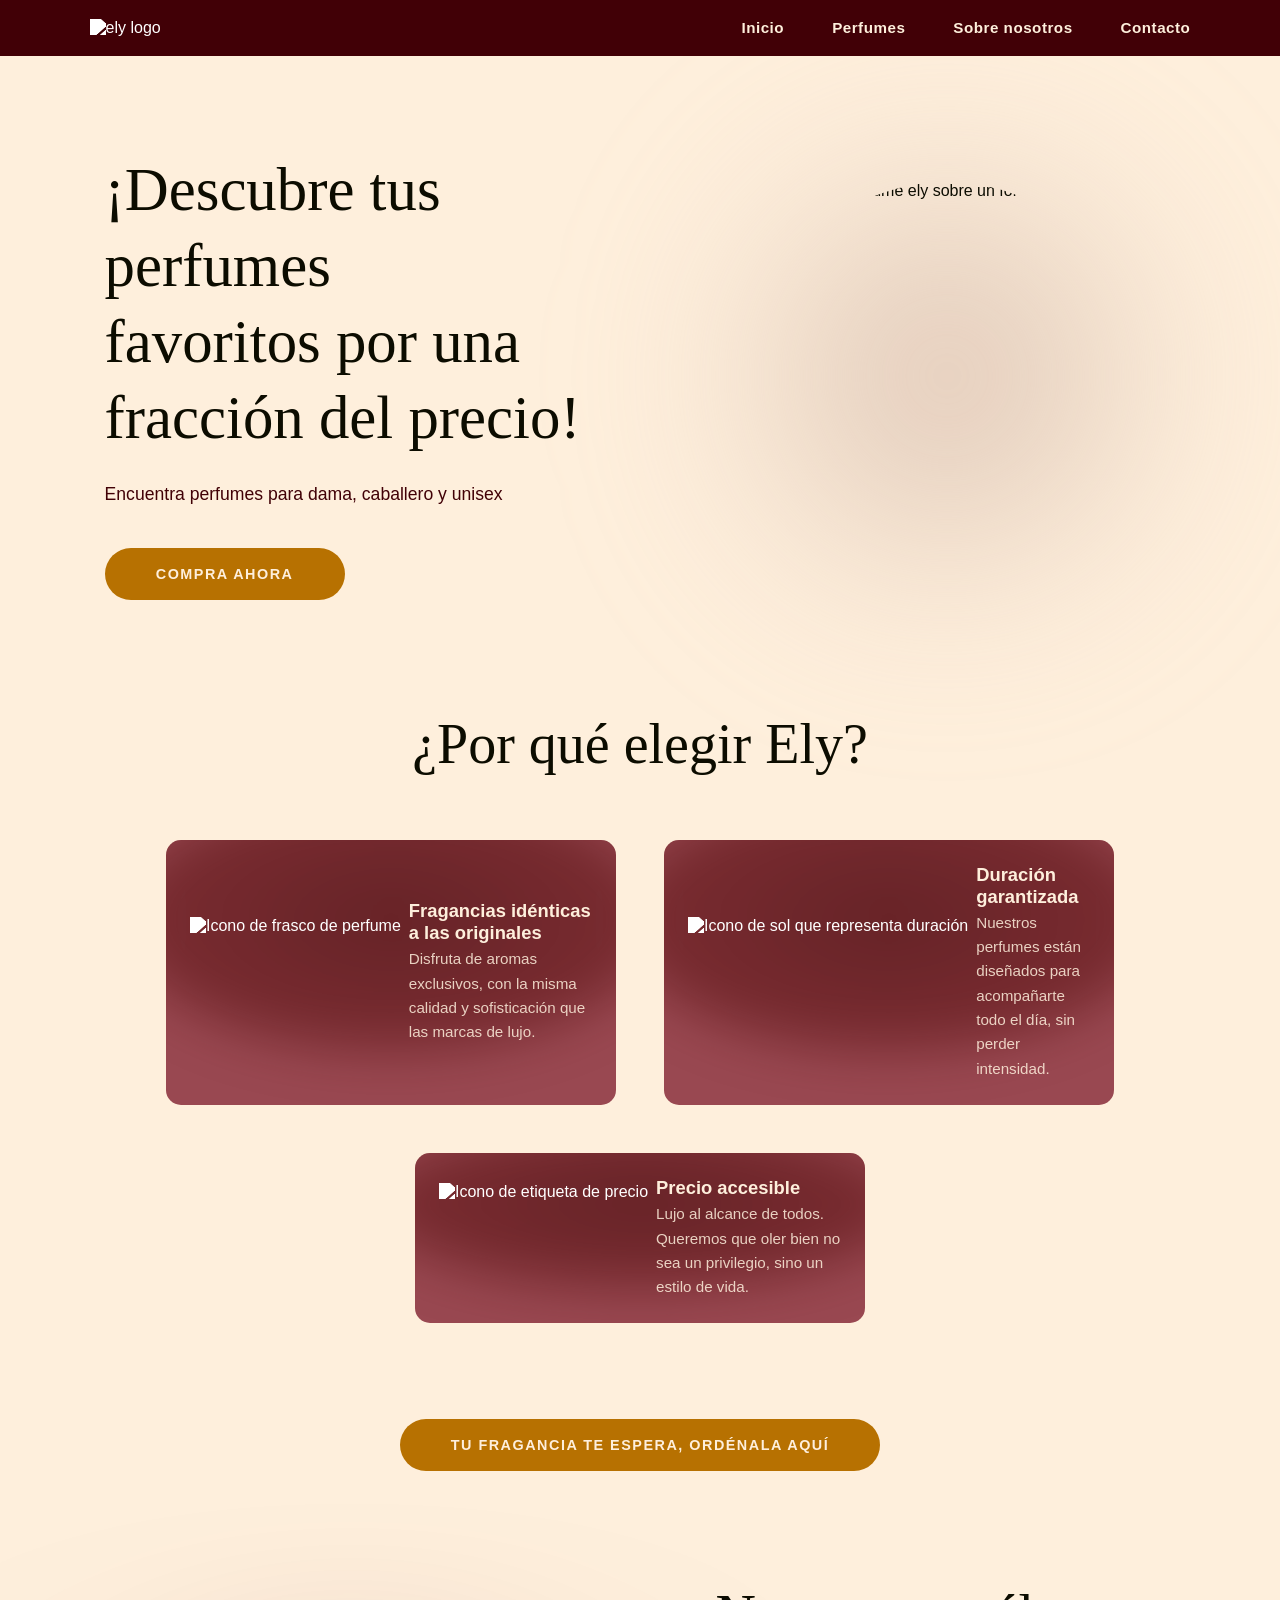
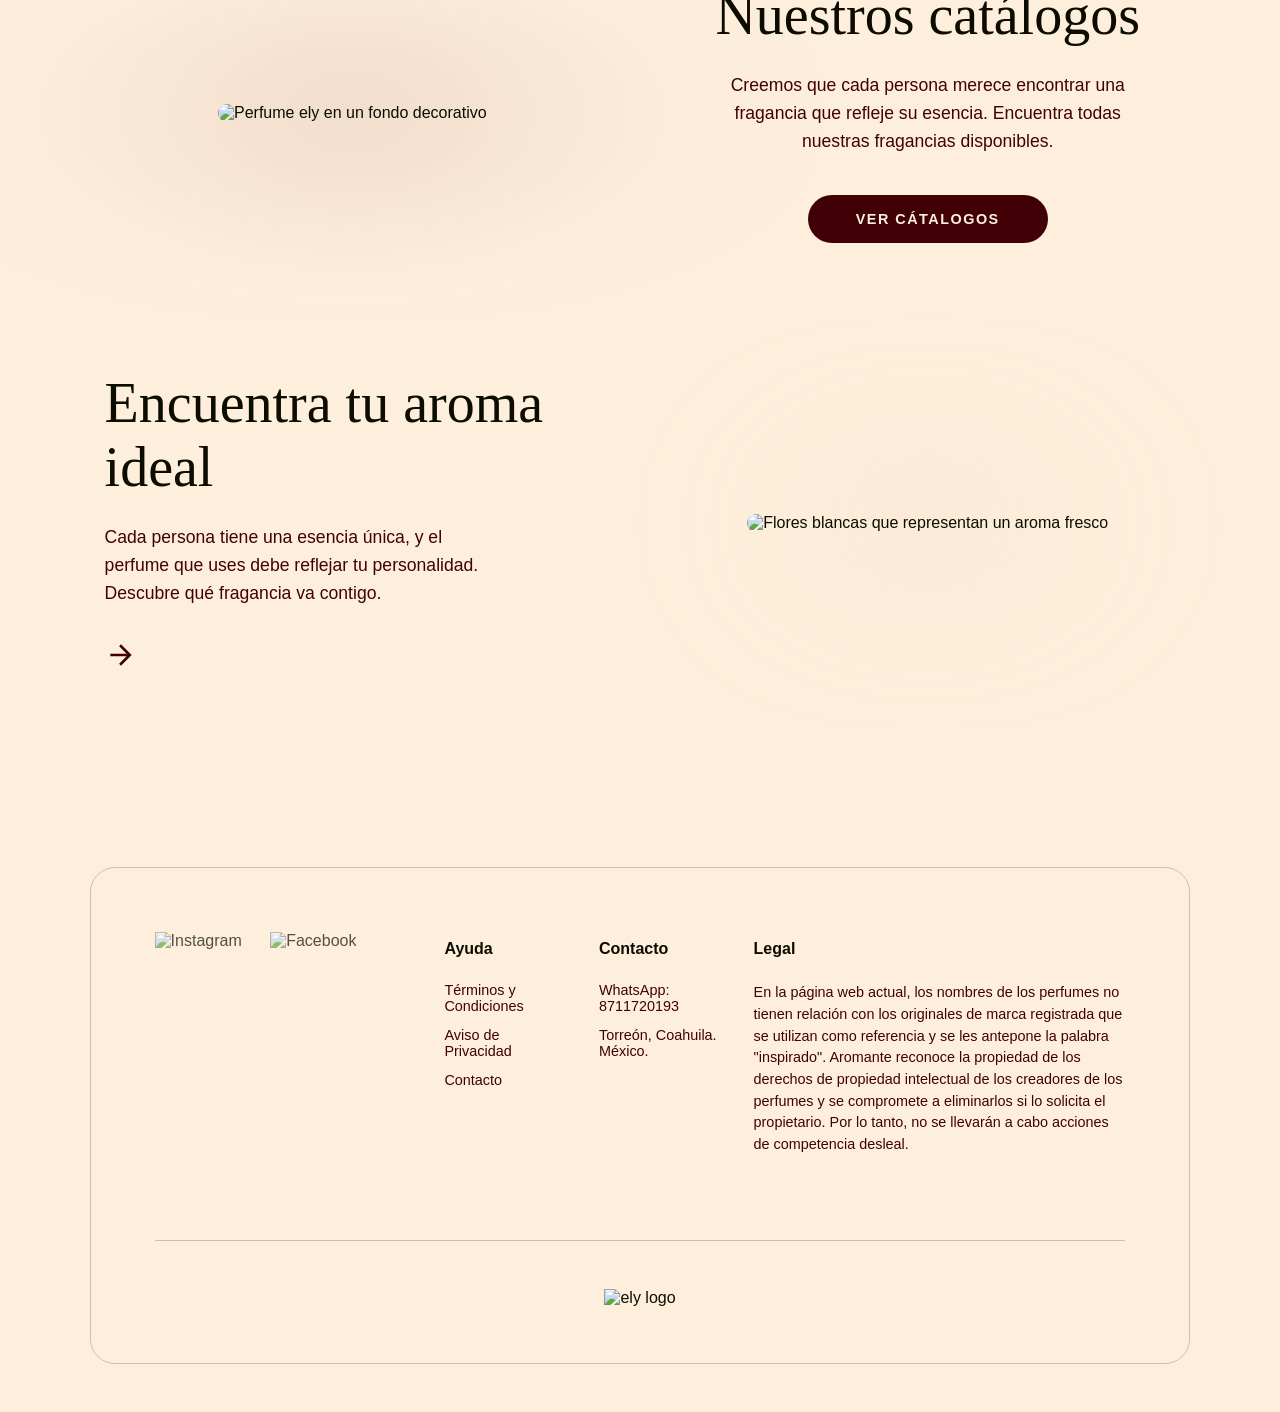
==== index.html @ 82e42adc "Add files via upload" ====
<!DOCTYPE html>
<html lang="es">
<head>
    <meta charset="UTF-8">
    <meta name="viewport" content="width=device-width, initial-scale=1.0">
    <title>ely - Perfumes</title>
    <link rel="stylesheet" href="style.css?v=2.4">
    <link rel="shortcut icon" href="./images/ely-emblem.png" type="image/x-icon">
</head>
<body>

    <header>
        <div class="logo">
            <a href="index.html"><img src="images/logo.png" alt="ely logo"></a>
        </div>
        <nav>
            <ul>
                <li><a href="index.html">Inicio</a></li>
                <li><a href="catalogo.html">Perfumes</a></li>
                <li><a href="nosotros.html">Sobre nosotros</a></li>
                <li><a href="contacto.html">Contacto</a></li>
            </ul>
        </nav>
    </header>

    <main>
        <section class="hero">
            <div class="hero-text">
                <h1>¡Descubre tus perfumes<br>favoritos por una<br>fracción del precio!</h1>
                <p>Encuentra perfumes para dama, caballero y unisex</p>
                <a href="#" class="btn btn-primary">COMPRA AHORA</a>
            </div>
            <div class="hero-image">
                <div class="decorative-bg"></div>
                <img src="images/hero-perfume.jpg" alt="Botella de perfume ely sobre un fondo floral">
            </div>
        </section>

        <section class="benefits">
            <h2>¿Por qué elegir Ely?</h2>
            <div class="benefit-cards">
                <div class="card">
                    <div class="decorative-bg"></div>
                    <img src="images/icon-fragancia.png" alt="Icono de frasco de perfume">
                    <div class="card-text">
                        <h3>Fragancias idénticas a las originales</h3>
                        <p>Disfruta de aromas exclusivos, con la misma calidad y sofisticación que las marcas de lujo.</p>
                    </div>
                </div>
                <div class="card">
                    <div class="decorative-bg"></div>
                    <img src="images/icon-duracion.png" alt="Icono de sol que representa duración">
                    <div class="card-text">
                        <h3>Duración garantizada</h3>
                        <p>Nuestros perfumes están diseñados para acompañarte todo el día, sin perder intensidad.</p>
                    </div>
                </div>
                <div class="card">
                    <div class="decorative-bg"></div>
                    <img src="images/icon-precio.png" alt="Icono de etiqueta de precio">
                    <div class="card-text">
                        <h3>Precio accesible</h3>
                        <p>Lujo al alcance de todos. Queremos que oler bien no sea un privilegio, sino un estilo de vida.</p>
                    </div>
                </div>
            </div>
        </section>

        <section class="cta">
            <a href="#" class="btn btn-primary">Tu fragancia te espera, ordénala aquí</a>
        </section>

        <section class="catalog-promo">
            <div class="catalog-promo-image">
                <div class="decorative-bg"></div>
                <img src="images/promo-perfume.png" alt="Perfume ely en un fondo decorativo">
            </div>
            <div class="catalog-promo-text">
                <h2>Nuestros catálogos</h2>
                <p>Creemos que cada persona merece encontrar una fragancia que refleje su esencia. Encuentra todas nuestras fragancias disponibles.</p>
                <a href="catalogo.html" class="btn btn-dark">VER CÁTALOGOS</a>
            </div>
        </section>

        <section class="aroma-finder">
            <div class="aroma-finder-text">
                <h2>Encuentra tu aroma ideal</h2>
                <p>Cada persona tiene una esencia única, y el perfume que uses debe reflejar tu personalidad. Descubre qué fragancia va contigo.</p>
                <a href="aroma-ideal.html" class="arrow-link">
                    <svg width="32" height="32" viewBox="0 0 24 24" fill="none" xmlns="http://www.w3.org/2000/svg">
                        <path d="M12 4L10.59 5.41L16.17 11H4V13H16.17L10.59 18.59L12 20L20 12L12 4Z" fill="#410006"/>
                    </svg>
                </a>
            </div>
            <div class="aroma-finder-image">
                <div class="decorative-bg"></div>
                <img src="images/aroma-flowers.jpg" alt="Flores blancas que representan un aroma fresco">
            </div>
        </section>
    </main>

    <footer>
        <div class="footer-container">
            <div class="footer-top">
                <div class="footer-social">
                    <a href="#"><img src="images/icon-instagram.svg" alt="Instagram"></a>
                    <a href="#"><img src="images/icon-facebook.svg" alt="Facebook"></a>
                </div>
                <div class="footer-links">
                    <div class="link-group">
                        <h3>Ayuda</h3>
                        <ul>
                            <li><a href="#">Términos y Condiciones</a></li>
                            <li><a href="#">Aviso de Privacidad</a></li>
                            <li><a href="contacto.html">Contacto</a></li>
                        </ul>
                    </div>
                    <div class="link-group">
                        <h3>Contacto</h3>
                        <ul>
                            <li>WhatsApp: 8711720193</li>
                            <li>Torreón, Coahuila. México.</li>
                        </ul>
                    </div>
                    <div class="link-group legal-group">
                        <h3>Legal</h3>
                        <p>En la página web actual, los nombres de los perfumes no tienen relación con los originales de marca registrada que se utilizan como referencia y se les antepone la palabra "inspirado". Aromante reconoce la propiedad de los derechos de propiedad intelectual de los creadores de los perfumes y se compromete a eliminarlos si lo solicita el propietario. Por lo tanto, no se llevarán a cabo acciones de competencia desleal.</p>
                    </div>
                </div>
            </div>
            <div class="footer-bottom">
                <img src="images/logo-footer.png" alt="ely logo">
            </div>
        </div>
    </footer>

</body>
</html>
---- style.css ----
/* --- FONT DEFINITIONS --- */
@font-face {
    font-family: 'Ophelia';
    src: url('fonts/Ophelia-Regular.woff2') format('woff2'),
         url('fonts/Ophelia-Regular.woff') format('woff');
    font-weight: normal;
    font-style: normal;
}

@font-face {
    font-family: 'Plus Jakarta Sans';
    src: url('fonts/PlusJakartaSans-Regular.woff2') format('woff2'),
         url('fonts/PlusJakartaSans-Regular.woff') format('woff');
    font-weight: normal;
    font-style: normal;
}

@font-face {
    font-family: 'Plus Jakarta Sans';
    src: url('fonts/PlusJakartaSans-Bold.woff2') format('woff2'),
         url('fonts/PlusJakartaSans-Bold.woff') format('woff');
    font-weight: bold;
    font-style: normal;
}

/* --- CSS VARIABLES & GLOBAL RESET --- */
:root {
    --bg-color: #FEEFDC;
    --header-bg: #410006;
    --text-color-dark: #0C0C00;
    --text-color-light: #FEEFDC;
    --text-color-subtle: #410006;
    --accent-gold: #B77101;
    --accent-magenta: #994851;
    --footer-border-color: #D6BCAD;
    --about-bg-color: #eadace29;
}

*, *::before, *::after {
    box-sizing: border-box;
}

/* --- GLOBAL STYLES --- */
body {
    font-family: 'Plus Jakarta Sans', sans-serif;
    margin: 0;
    background-color: var(--bg-color);
    color: var(--text-color-dark);
    -webkit-font-smoothing: antialiased;
    -moz-osx-font-smoothing: grayscale;
}

main {
    overflow-x: hidden;
}

h1, h2 {
    font-family: 'Ophelia', serif;
    font-weight: normal;
    margin: 0;
}

h1 {
    font-size: 3.8rem;
    line-height: 1.25;
}

h2 {
    font-size: 3.5rem;
    text-align: center;
}

p {
    line-height: 1.6;
    font-size: 1rem;
    margin: 0;
    color: var(--text-color-subtle);
}

a {
    text-decoration: none;
    color: inherit;
}

section {
    padding-left: 7%;
    padding-right: 7%;
    max-width: 1250px;
    margin: 0 auto;
    position: relative;
}

/* --- HEADER --- */
header {
    display: flex;
    justify-content: space-between;
    align-items: center;
    padding: 1.2rem 7%;
    background-color: var(--header-bg);
    color: var(--text-color-light);
}

header .logo img {
    height: 55px;
    filter: brightness(0) invert(1);
}

header nav ul {
    list-style: none;
    display: flex;
    gap: 3rem;
    margin: 0;
    padding: 0;
}

header nav a {
    font-size: 0.95rem;
    font-weight: bold;
    letter-spacing: 0.5px;
}

/* --- BUTTONS --- */
.btn {
    display: inline-block;
    padding: 1.1rem 3.2rem;
    border-radius: 50px;
    font-family: 'Plus Jakarta Sans', sans-serif;
    font-size: 0.9rem;
    font-weight: bold;
    text-align: center;
    text-transform: uppercase;
    letter-spacing: 1.5px;
    transition: all 0.3s ease;
    border: none;
    cursor: pointer;
}

.btn-primary {
    background-color: var(--accent-gold);
    color: var(--text-color-light);
}

.btn-dark {
    background-color: var(--header-bg);
    color: var(--text-color-light);
    padding: 1rem 3rem;
}

/* --- DECORATIVE BLURRED BACKGROUNDS --- */
.decorative-bg {
    position: absolute;
    border-radius: 50%;
    filter: blur(85px);
    z-index: 1;
    pointer-events: none;
}

/* --- SECTION-SPECIFIC STYLES & SPACING --- */
.hero {
    padding-top: 6rem;
    padding-bottom: 7rem;
    display: flex;
    align-items: center;
    gap: 4rem;
}

.hero-text {
    flex: 0 1 550px;
}

.hero-text p {
    font-size: 1.1rem;
    margin: 1.5rem 0 2.5rem 0;
}

.hero-image {
    flex: 1;
    position: relative;
    display: flex;
    justify-content: center;
}

.hero-image img {
    width: 170%;
    max-width: 420px;
    height: auto;
    aspect-ratio: 1 / 1;
    border-radius: 50%;
    object-fit: cover;
    position: relative;
    z-index: 2;
    padding: 1rem;
}

.hero-image .decorative-bg {
    width: 140%;
    height: 140%;
    top: 50%;
    left: 50%;
    transform: translate(-50%, -50%);
    background: radial-gradient(circle, rgba(214, 188, 173, 0.9) 0%, rgba(254, 239, 220, 0) 60%);
}

.benefits {
    padding-top: 0;
    padding-bottom: 3rem;
}

.benefits h2 {
    padding-bottom: 4rem;
}

.benefit-cards {
    display: flex;
    justify-content: center;
    gap: 3rem;
    flex-wrap: wrap;
}

.benefits .card {
    background-color: var(--accent-magenta);
    color: var(--text-color-light);
    padding: 1.5rem;
    border-radius: 15px;
    flex: 1 1 390px;
    max-width: 450px; /* Adjusted max-width */
    display: flex;
    align-items: center;
    gap: .5rem;
    position: relative;
    overflow: hidden;
    z-index: 1;
}

.benefits .card .decorative-bg {
    position: absolute;
    top: -20%;
    left: 50%;
    width: 120%;
    height: 100%;
    transform: translateX(-50%);
    background: radial-gradient(ellipse at center, rgba(61, 4, 4, 0.551) 0%, rgba(82, 9, 9, 0.43) 70%);
    filter: blur(25px);
    z-index: 2;
    pointer-events: none;
}

.benefits .card img, .benefits .card .card-text {
    position: relative;
    z-index: 3;
}

.benefits .card img {
    height: 110px;
    flex-shrink: 0;
    filter: brightness(0) invert(1);
}

.benefits .card-text {
    flex-grow: 1;
}

.benefits .card h3 {
    font-family: 'Plus Jakarta Sans', sans-serif;
    font-size: 1.15rem;
    font-weight: bold;
    margin: 0 0 0.2rem 0;
    color: var(--text-color-light);
}

.benefits .card p {
    color: rgba(254, 239, 220, 0.85);
    font-size: 0.95rem;
    margin: 0;
}

.experience-box {
    background-color: #d7c3b6;
    padding: 2.5rem;
    border-radius: 15px;
    margin-top: 2rem;
    max-width: 500px;
}

.cta {
    padding-top: 3rem;
    padding-bottom: 7rem;
    text-align: center;
}

.catalog-promo {
    padding-top: 0;
    padding-bottom: 8rem;
    display: flex;
    align-items: center;
    gap: 5rem;
}

.catalog-promo-text, .catalog-promo-image {
    flex: 1;
    position: relative;
}

.catalog-promo-image {
    text-align: center;
}

.catalog-promo-text {
    text-align: center;
}

.catalog-promo-text p {
    max-width: 450px;
    margin: 1.5rem auto 2.5rem auto;
    font-size: 1.1rem;
}

.catalog-promo-image img {
    width: 160%;
    max-width: 500px;
    border-radius: 15px;
    z-index: 2;
    position: relative;
}

.catalog-promo-image .decorative-bg {
    width: 170%;
    height: 170%;
    top: 50%;
    left: 50%;
    transform: translate(-50%, -50%);
    background: radial-gradient(circle, rgba(108, 19, 29, 0.65) 0%, rgba(71, 11, 16, 0.122) 60%);
}

.aroma-finder {
    padding-top: 0;
    padding-bottom: 8rem;
    display: flex;
    align-items: center;
    gap: 5rem;
}

.aroma-finder-text, .aroma-finder-image {
    flex: 1;
}

.aroma-finder-text h2 {
    text-align: left;
}

.aroma-finder-text p {
    margin: 1.5rem 0 2rem 0;
    max-width: 400px;
    font-size: 1.1rem;
}

.aroma-finder-image {
    position: relative;
    text-align: center;
}

.aroma-finder-image img {
    width: 100%;
    height: 420px;
    object-fit: cover;
    border-radius: 999px;
    z-index: 2;
    position: relative;
}

.aroma-finder-image .decorative-bg {
    width: 130%;
    height: 130%;
    top: 50%;
    left: 50%;
    transform: translate(-50%, -50%);
    background: radial-gradient(circle, rgba(214, 188, 173, 0.85) 0%, rgba(254, 239, 220, 0) 60%);
}

/* --- CATALOG HUB PAGE --- */
.catalog-hub-main {
    padding: 3rem 7% 10rem 7%;
    text-align: center;
}

.catalog-hub-title {
    font-family: 'Ophelia', serif;
    font-size: 3.5rem;
    font-weight: normal;
    color: var(--text-color-dark);
    margin-bottom: .2rem;
}

.catalog-hub-container {
    position: relative;
    width: 100%;
    max-width: 900px;
    height: 650px;
    margin: 0 auto;
}

.hub-bg-blur {
    position: absolute;
    border-radius: 50%;
    filter: blur(100px);
    pointer-events: none;
}

.blur-1 { background-color: rgba(78, 19, 24, 0.099); width: 400px; height: 400px; top: -10px; left: 10; }
.blur-2 { background-color: rgba(98, 26, 33, 0.5); width: 350px; height: 350px; bottom: 3 px; right: -50px; }
.blur-3 { background-color: rgba(106, 25, 34, 0.4); width: 380px; height: 380px; bottom: 30px; left: 10px; }
.blur-4 { background-color: rgba(214, 188, 173, 0.6); width: 320px; height: 320px; bottom: 0; right: 0; }

.hub-perfume-1, .hub-perfume-2 {
    position: absolute;
    z-index: 10;
    max-width: 100%;
    transition: transform 0.3s ease-out;
}

.hub-perfume-1 { width: 580px; top: 35%; left: 50%; transform: translate(-47%, -65%)rotate(14deg);padding: 2rem; }
.hub-perfume-2 { width: 690px; bottom: -160px; left: 50%; transform: translateX(-50%) rotate(-10deg);z-index: 5;padding: 2rem; }

.hub-link-wrapper {
    position: absolute;
    z-index: 15;
}

.btn-hub {
    display: block;
    padding: 1.1rem 1.5rem;
    border-radius: 50px;
    font-family: 'Plus Jakarta Sans', sans-serif;
    font-weight: bold;
    font-size: 1.1rem;
    letter-spacing: 1px;
    color: var(--text-color-light);
    text-align: center;
    text-transform: uppercase;
    white-space: nowrap;
    min-width: 280px;
    transition: all 0.3s ease;
}

.btn-hub.gold {
    background-image: linear-gradient(to right, #D99A3A, #B77101);
    box-shadow: 0 10px 20px -5px rgba(183, 113, 1, 0.4);
}

.btn-hub.magenta {
    background-image: linear-gradient(to right, #501019, #994851);
    box-shadow: 0 10px 20px -5px rgba(109, 51, 57, 0.4);
}

.btn-hub:hover {
    transform: translateY(-3px);
    box-shadow: 0 14px 28px -5px rgba(0,0,0,0.2);
}
.btn-hub span { display: block; text-align: center; }

/* Positioning the buttons */
.pos-1 { top: 80px; left: 0px; }
.pos-2 { top: 180px; right: -25px; }
.pos-3 { bottom: 210px; left: 30px; }
.pos-4 { bottom: 40px; right: 1px; }

/* --- ABOUT US PAGE --- */
.about-us-section {
    display: grid;
    grid-template-columns: 1fr 1fr;
    align-items: stretch;
    background-color: var(--about-bg-color);
    min-height: calc(100vh - 80px); /* Adjust based on header height */
}

.about-text-column {
    padding: 6rem 5%;
    display: flex;
    flex-direction: column;
    justify-content: center;
}

.about-text-column h1 {
    text-align: left;
    font-size: 4rem;
    margin-bottom: 2rem;
}

.about-text-column p {
    max-width: 500px;
    margin-bottom: 1.5rem;
    font-size: 1.1rem;
}

.about-text-column .bold-text {
    font-weight: bold;
    font-size: 1.2rem;
    margin-top: 1rem;
}

experience-box {
    background-color: #DBC6B8;
    padding: 2.5rem;
    border-radius: 15px;
    margin-top: 2rem;
    max-width: 500px;
}

.experience-box h2 {
    font-family: 'Plus Jakarta Sans', sans-serif;
    font-weight: bold;
    font-size: 1.5rem;
    text-align: left;
    margin-bottom: 1rem;
}

.experience-box p {
    font-size: 1rem;
    margin-bottom: 0;
}

.about-image-column {
    background-color: white;
}

.about-image-column img {
    width: 100%;
    height: 100%;
    object-fit: cover;
}

/* --- CONTACT PAGE --- */
.contact-page-main {
    background-color: var(--contact-bg-color);
    padding: 6rem 7% 8rem 7%;
    text-align: center;
}

.contact-header-text h1 {
    font-size: 4.5rem;
    color: var(--header-bg);
}

.contact-header-text p {
    max-width: 550px;
    margin: 1.5rem auto 0 auto;
    font-size: 1.15rem;
    color: var(--text-color-subtle);
}

.contact-deco-icon {
    margin: 2rem auto;
    width: 190px;
    height: 190px;
}

.contact-deco-icon img {
    width: 100%;
    height: 100%;
}

.contact-info-grid {
    display: grid;
    grid-template-columns: 1fr 1fr;
    gap: 4rem;
    max-width: 900px;
    margin: 0 auto;
    text-align: left;
}

.contact-channel h2, .contact-hours h2 {
    font-family: 'Plus Jakarta Sans', sans-serif;
    font-weight: bold;
    font-size: 1.7rem;
    text-align: left;
    color: var(--text-color-dark);
    margin-bottom: 1.5rem;
}

.contact-channel p, .contact-hours p {
    font-size: 1.1rem;
    margin-bottom: 0.8rem;
}

.contact-closing-text {
    margin-top: 4rem;
    font-weight: bold; 
     font-size: 1.1rem;
}

/* --- AROMA GUIDE PAGE --- */
.aroma-guide-main {
    background: linear-gradient(to bottom, #F9F3EE, #F2E3D2);
    padding: 6rem 7% 8rem 7%;
}
.aroma-guide-intro {
    text-align: center;
    max-width: 750px;
    margin: 0 auto 5rem auto;
}
.aroma-guide-intro h1 {
    font-size: 4rem;
    color: var(--text-color-dark);
    margin-bottom: 2rem;
}
.aroma-guide-intro p {
    font-size: 1.1rem;
    margin-bottom: 1.5rem;
}
.aroma-category {
    display: grid;
    grid-template-columns: 1fr 1fr;
    align-items: center;
    gap: 5rem;
    margin-bottom: 6rem;
}
.aroma-category.reverse {
    grid-template-columns: 1fr 1fr;
}
.aroma-category.reverse .aroma-text {
    order: 2;
}
.aroma-category.reverse .aroma-image {
    order: 1;
}
.aroma-text h2 {
    font-family: 'Plus Jakarta Sans', sans-serif;
    font-size: 1.8rem;
    font-weight: bold;
    text-align: left;
    margin-bottom: 1.5rem;
}
.aroma-text p {
    font-size: 1rem;
    margin-bottom: 1rem;
}
.aroma-text p strong {
    font-weight: bold;
}
.aroma-image img {
    width: 100%;
    height: auto;
    aspect-ratio: 1 / 1;
    border-radius: 50%;
    object-fit: cover;
    box-shadow: 0 15px 30px rgba(0,0,0,0.1);
}
.aroma-guide-outro {
    text-align: center;
    max-width: 700px;  
    margin: 4rem auto 0 auto;
}
.aroma-guide-outro p {
    font-size: 1.1rem;
    margin-bottom: 1.5rem;
}

/* --- FOOTER --- */
footer {
    padding: 4rem 7% 3rem 7%;
}

.footer-container {
    max-width: 1200px;
    margin: 0 auto;
    padding: 3.5rem 4rem;
    border: 1px solid var(--footer-border-color);
    border-radius: 25px;
}

.footer-top {
    display: flex;
    justify-content: space-between;
    gap: 4rem;
    padding-bottom: 2.5rem;
}

.footer-social {
    flex-shrink: 0;
    padding-top: 8px;
}
.footer-social img {
    height: 24px;
    opacity: 0.7;
    margin-right: 1.5rem;
}

.footer-links {
    display: flex;
    flex-grow: 1;
    justify-content: space-between;
    gap: 2rem;
}

.link-group {
    flex-shrink: 0;
    flex-basis: 18%;
}

.link-group.legal-group {
    flex-grow: 1;
    flex-basis: 45%;
}

.link-group h3 {
    font-family: 'Plus Jakarta Sans', sans-serif;
    font-weight: bold;
    font-size: 1rem;
    margin-bottom: 1.5rem;
    color: var(--text-color-dark);
}

.link-group ul {
    list-style: none;
    padding: 0;
    margin: 0;
}

.link-group ul li, .link-group p {
    margin-bottom: 0.8rem;
    font-size: 0.9rem;
    color: var(--text-color-subtle);
}

.link-group p {
    line-height: 1.5;
}

.footer-bottom {
    text-align: center;
    padding-top: 3rem;
    margin-top: 2rem;
    border-top: 1px solid var(--footer-border-color);
}

.footer-bottom img {
    height: 65px;
}

/* --- RESPONSIVE ADJUSTMENTS --- */
@media (max-width: 992px) {
    h1 { font-size: 3rem; }
    h2 { font-size: 2.5rem; text-align: center !important; }
    section { padding-left: 5%; padding-right: 5%; }
    .hero { padding-top: 4rem; padding-bottom: 4rem; }

    .hero, .catalog-promo, .aroma-finder {
        flex-direction: column;
        text-align: center;
        gap: 3rem;
    }
    
    .hero-text { flex: 1 1 auto; }

    .hero-text p, .aroma-finder-text p, .catalog-promo-text p {
        max-width: 500px;
        margin-left: auto;
        margin-right: auto;
    }

    .hero-image img {
        max-width: 300px;
    }

    .catalog-promo { flex-direction: column-reverse; }

    .footer-top, .footer-links {
        flex-direction: column;
        align-items: center;
        text-align: center;
        gap: 2.5rem;
    }
    .link-group, .link-group.legal-group {
        flex-basis: auto;
    }
    .about-us-section {
        grid-template-columns: 1fr;
    }
    .about-image-column {
        order: -1; /* Move image to top on mobile */
        min-height: 400px;
    }
    .aroma-category, .aroma-category.reverse {
        grid-template-columns: 1fr;
        text-align: center;
    }
    .aroma-text h2 { text-align: center; }
}

@media (max-width: 768px) {
    header { flex-direction: column; gap: 1.5rem; padding: 1.5rem 5%; }
    h1 { font-size: 2.5rem; line-height: 1.3; }
    h2 { font-size: 2.2rem; }
    .benefit-cards { flex-direction: column; align-items: center; }
    
    .catalog-hub-main { padding-top: 4rem; padding-bottom: 4rem; }
    .catalog-hub-container { height: auto; padding: 5rem 0; display: flex; flex-direction: column; align-items: center; gap: 5rem; }
    .hub-perfume-1, .hub-perfume-2 { position: static; transform: none; width: 60%; max-width: 250px; margin-bottom: 1rem; order: -1; }
    .hub-perfume-2 { width: 70%; max-width: 280px; }
    .hub-link-wrapper { position: static; transform: none; width: 100%; }
    .btn-hub { width: 100%; }
    .hub-bg-blur { display: none; }
    .about-text-column { padding: 4rem 5%; }
    .contact-info-grid {
        grid-template-columns: 1fr;
        gap: 3rem;
    }

    .contact-channel h2, .contact-hours h2 {
        text-align: center;
    }

    .contact-channel, .contact-hours {
        text-align: center;
    }
    .aroma-guide-intro h1 { font-size: 3rem; }
}
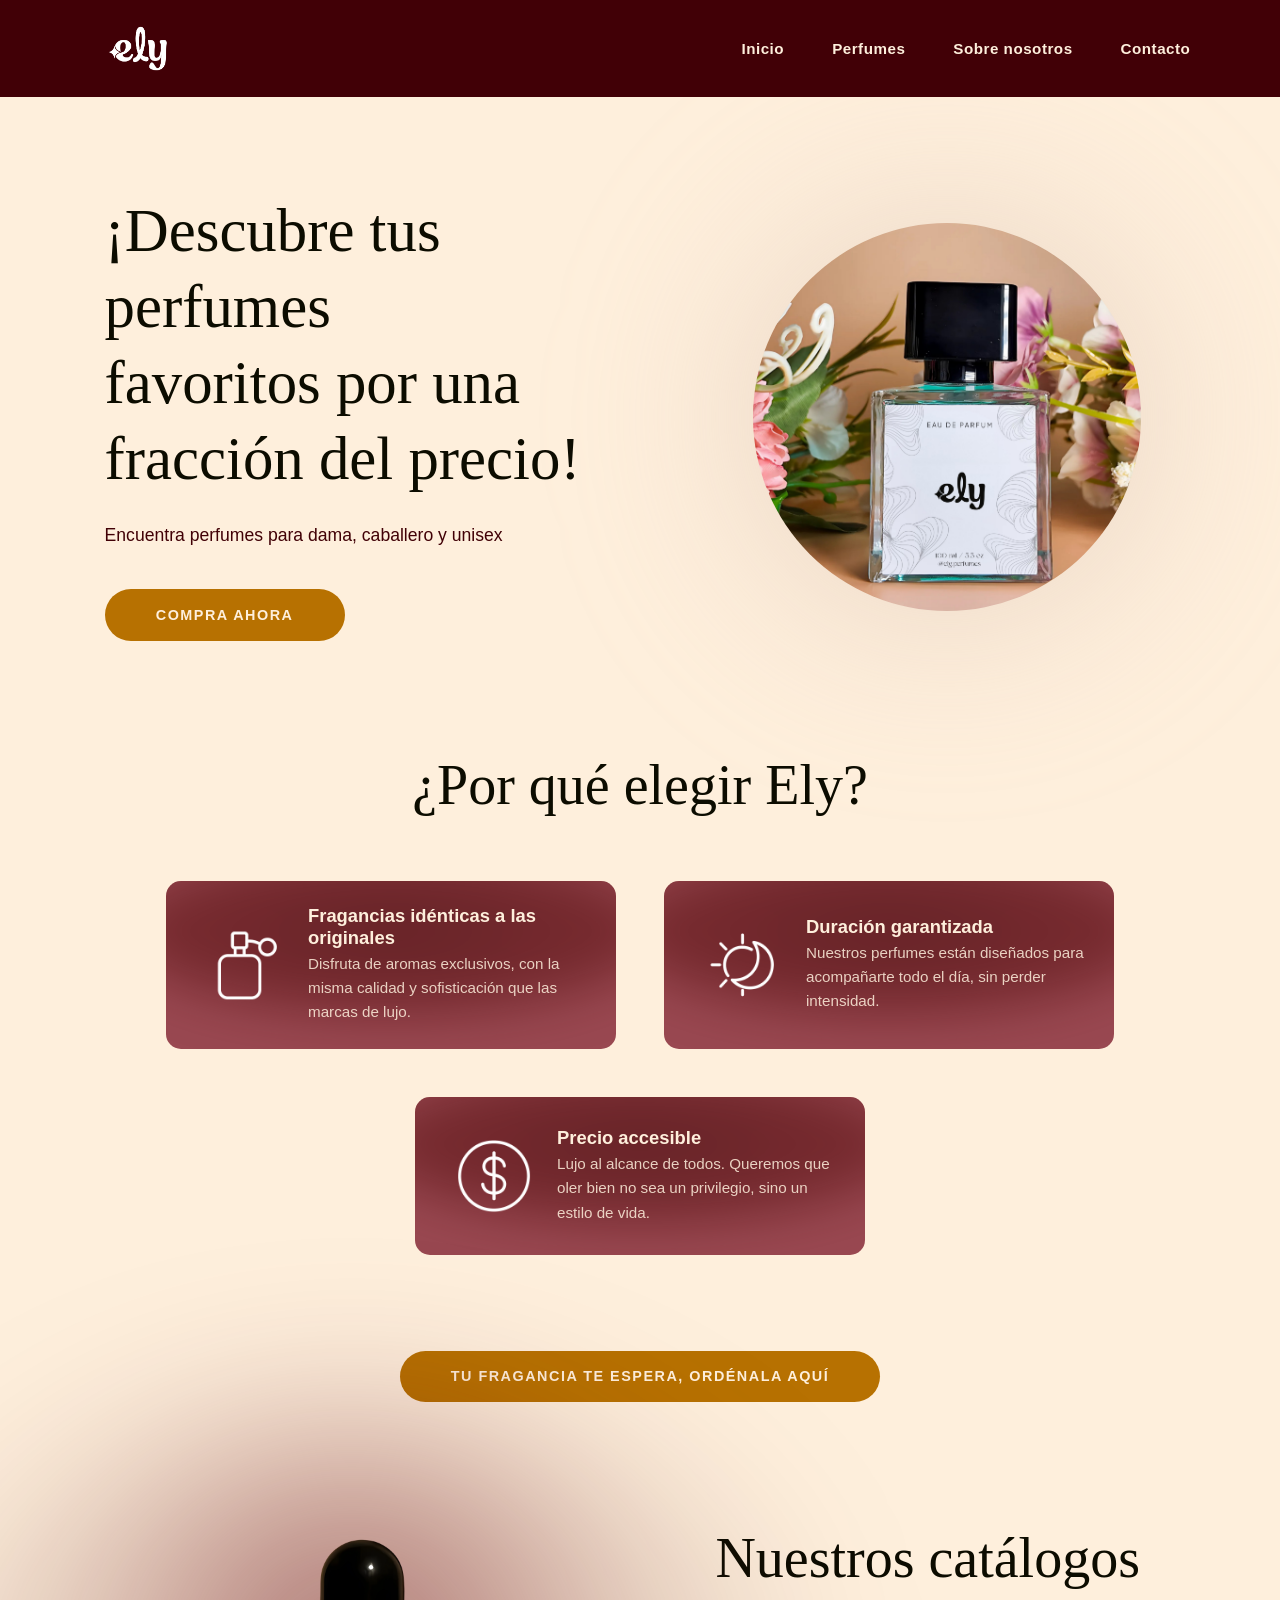
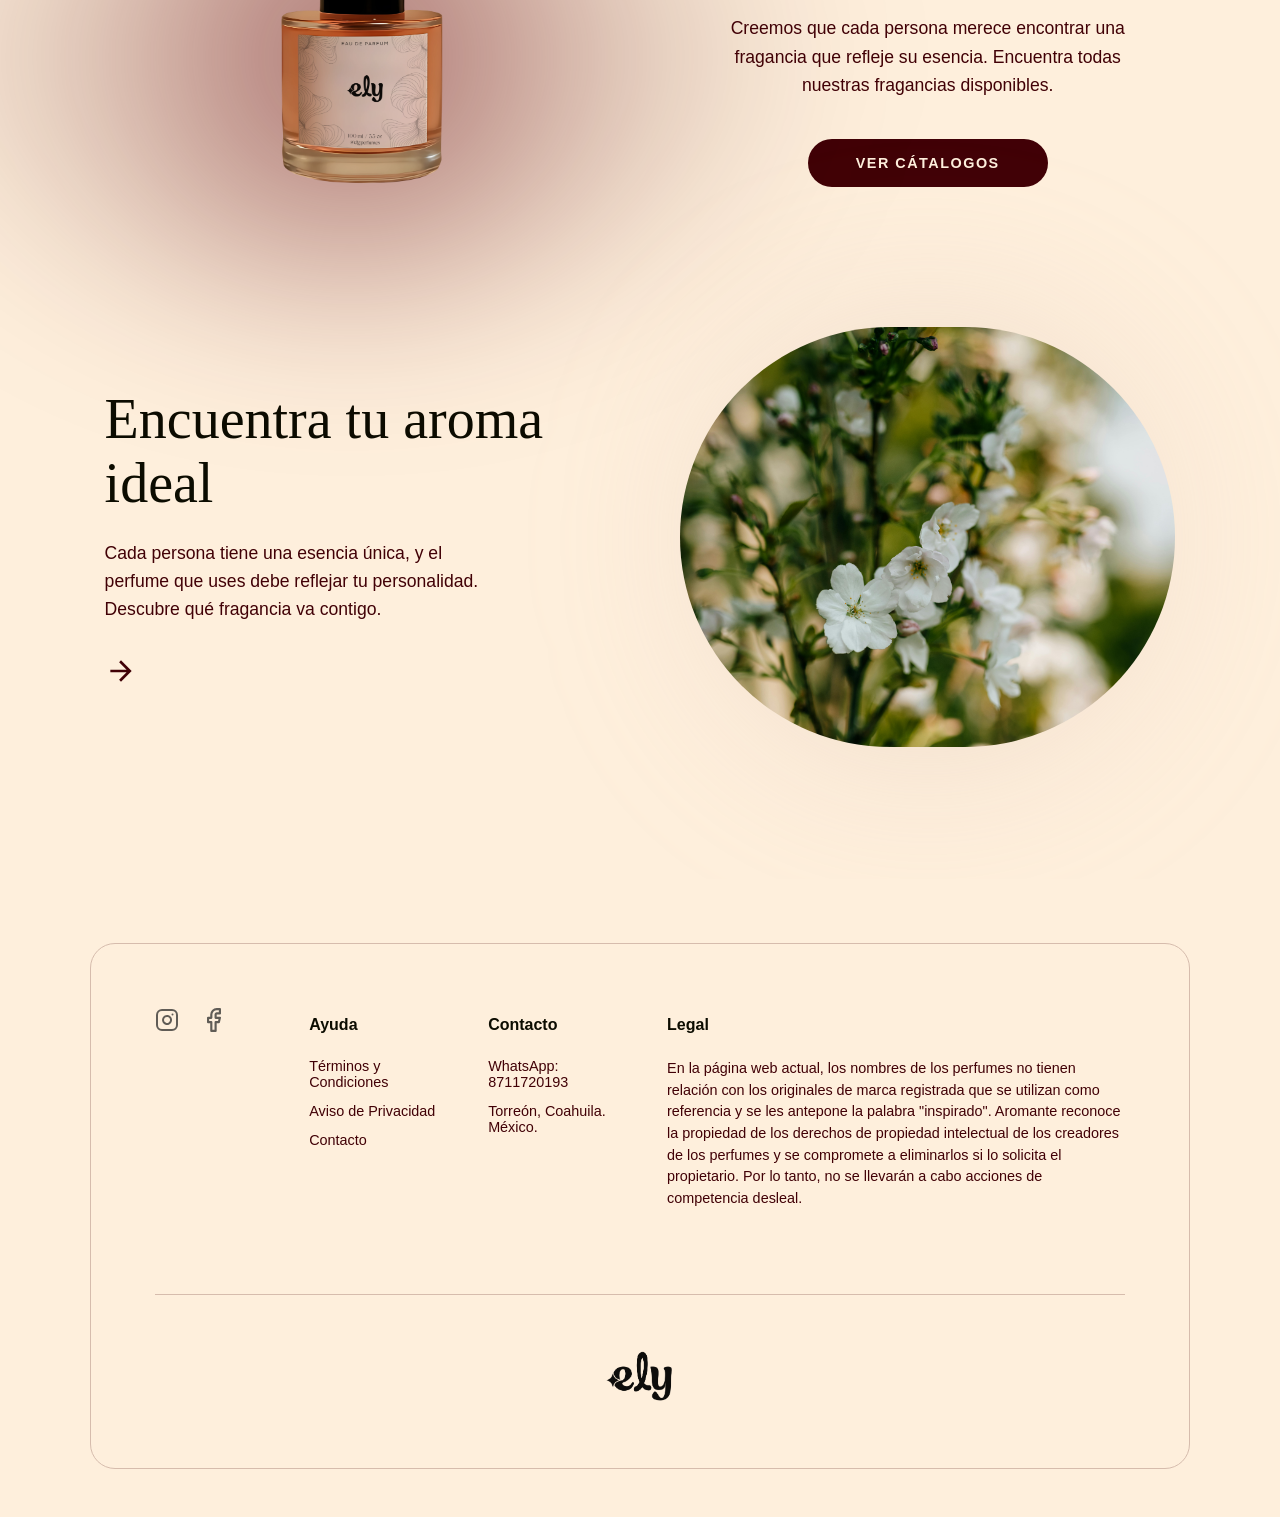
==== commit 292203ea: "Add files via upload" ====
--- a/index.html
+++ b/index.html
@@ -133,6 +133,6 @@
             </div>
         </div>
     </footer>
-
+   
 </body>
 </html>
--- a/style.css
+++ b/style.css
@@ -586,6 +586,51 @@
     margin-top: 4rem;
     font-weight: bold; 
      font-size: 1.1rem;
+}
+
+/* --- FORM STYLES --- */
+.contact-form-container {
+   display: flex;
+   flex-direction: column;
+   align-items: flex-start;
+   justify-content: flex-start;
+   height: auto;
+    max-width: 1000px;
+    margin: 2rem 0 0 7%;
+    background-color: #edd8bc;
+    padding: 3rem;
+    gap: 2rem;
+    border-radius: 15px;
+    box-shadow: 0 10px 25px rgba(0,0,0,0.05);
+}
+
+.form-group {
+    margin-bottom: 1rem;
+    text-align: left;
+    align-items: start;
+   
+}
+
+.form-group label {
+    display: block;
+    font-weight: bold;
+    margin-bottom: 1rem;
+    font-size: 0.9rem;
+}
+
+.form-group input, .form-group textarea {
+    width: 100%;
+    padding: 0.5rem;
+    border: 1px solid #ddd;
+    border-radius: 8px;
+    font-family: 'Plus Jakarta Sans', sans-serif;
+    font-size: 1rem;
+}
+
+.success-message {
+    font-size: 1.2rem;
+    font-weight: bold;
+    color: var(--accent-gold);
 }
 
 /* --- AROMA GUIDE PAGE --- */
@@ -813,5 +858,10 @@
     .contact-channel, .contact-hours {
         text-align: center;
     }
+
+    .contact-form-container {
+        padding: 2rem;
+    }
+
     .aroma-guide-intro h1 { font-size: 3rem; }
 }
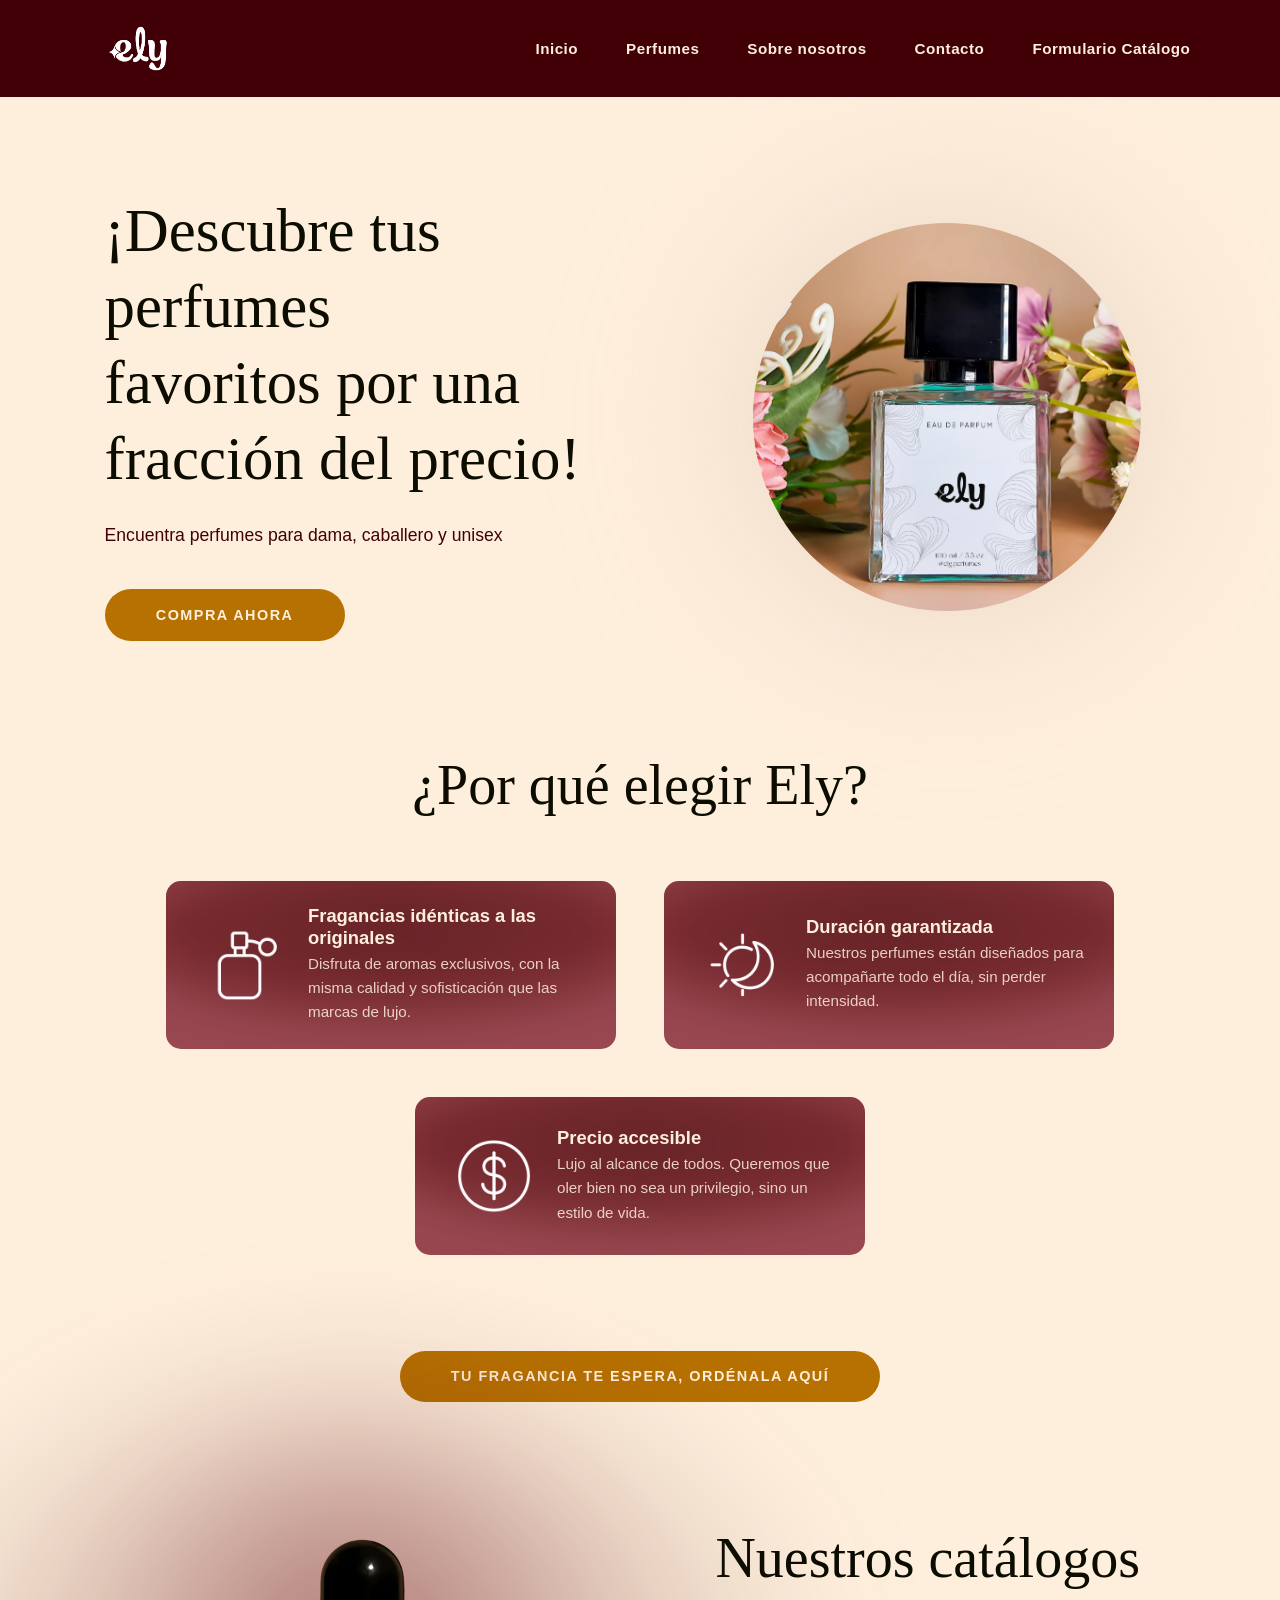
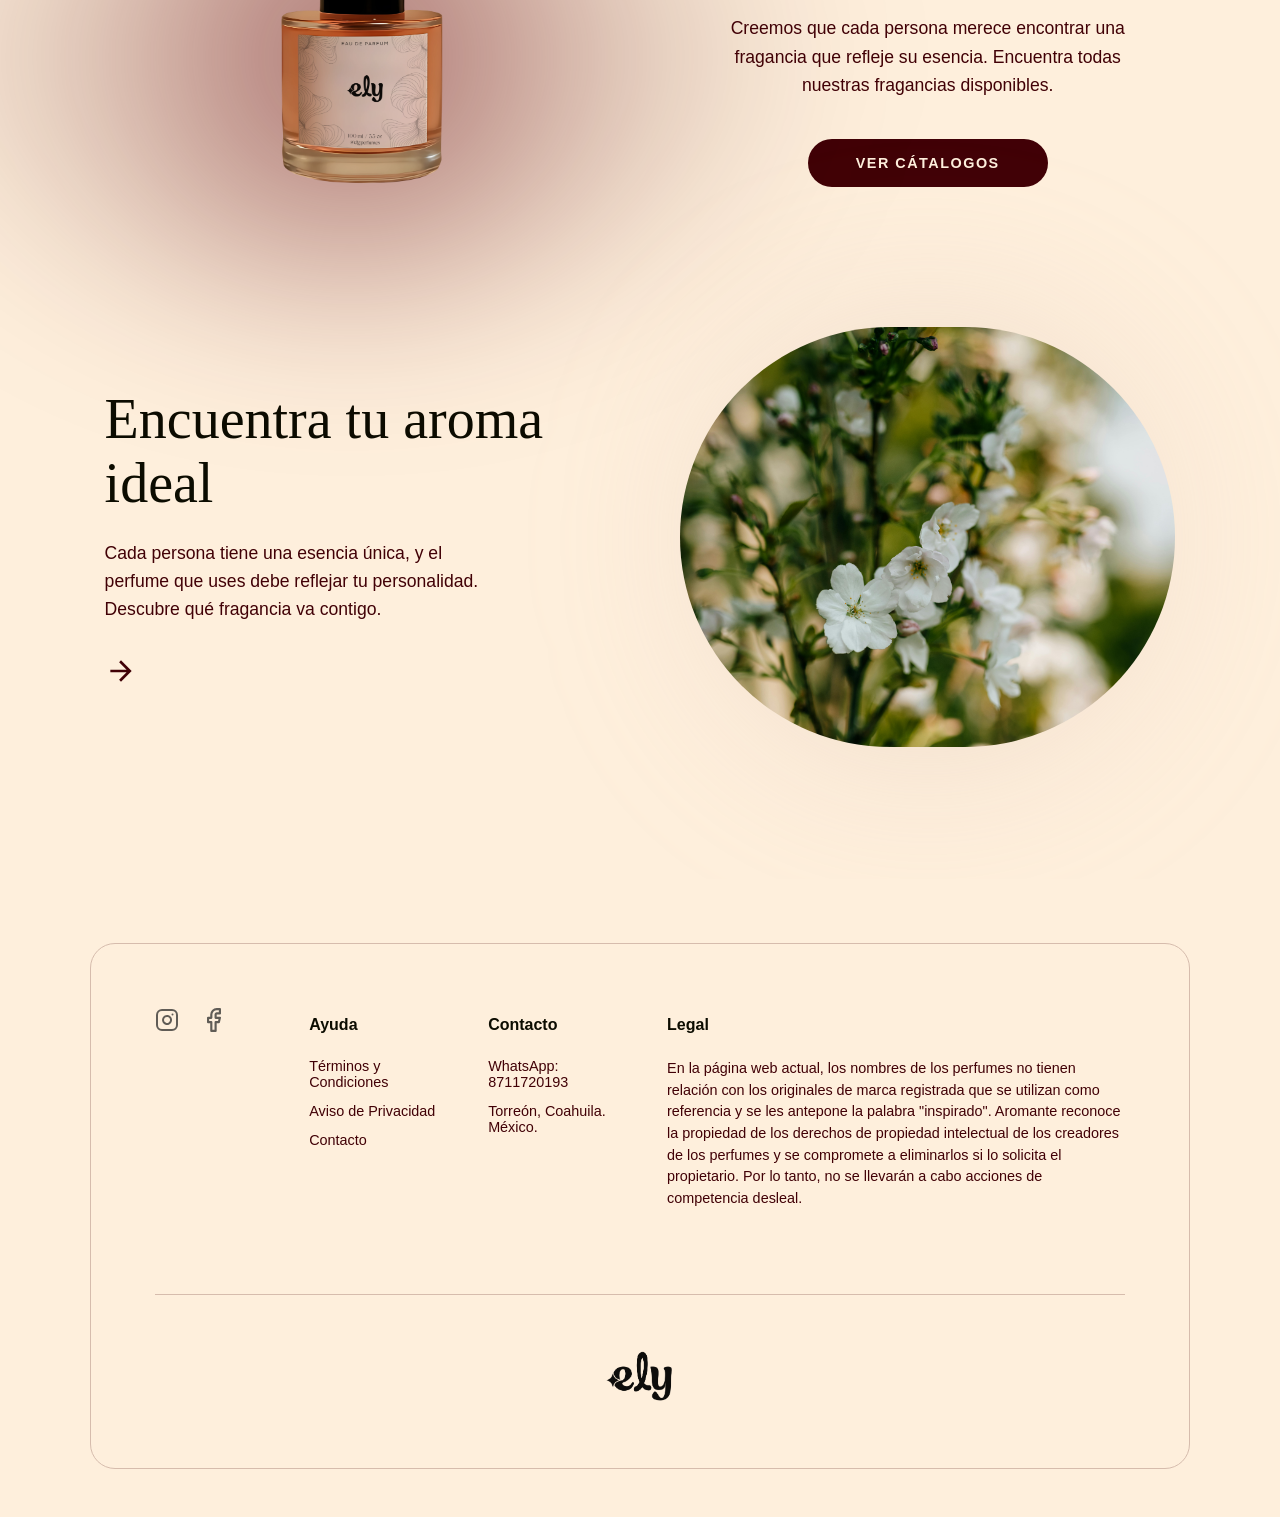
==== commit 256a9b1b: "Add files via upload" ====
--- a/index.html
+++ b/index.html
@@ -19,6 +19,7 @@
                 <li><a href="catalogo.html">Perfumes</a></li>
                 <li><a href="nosotros.html">Sobre nosotros</a></li>
                 <li><a href="contacto.html">Contacto</a></li>
+                <li><a href="formulario-catalogo.html">Formulario Catálogo</a></li>
             </ul>
         </nav>
     </header>
--- a/style.css
+++ b/style.css
@@ -603,7 +603,20 @@
     border-radius: 15px;
     box-shadow: 0 10px 25px rgba(0,0,0,0.05);
 }
-
+.formulario-catalogo-container {
+   display: flex;
+   flex-direction: column;
+   align-items: flex-start;
+   justify-content: flex-start;
+   height: auto;
+    max-width: 1000px;
+    margin: 2rem 0 0 7%;
+    background-color: #edd8bc;
+    padding: 3rem;
+    gap: 2rem;
+    border-radius: 15px;
+    box-shadow: 0 10px 25px rgba(0,0,0,0.05);
+}
 .form-group {
     margin-bottom: 1rem;
     text-align: left;
